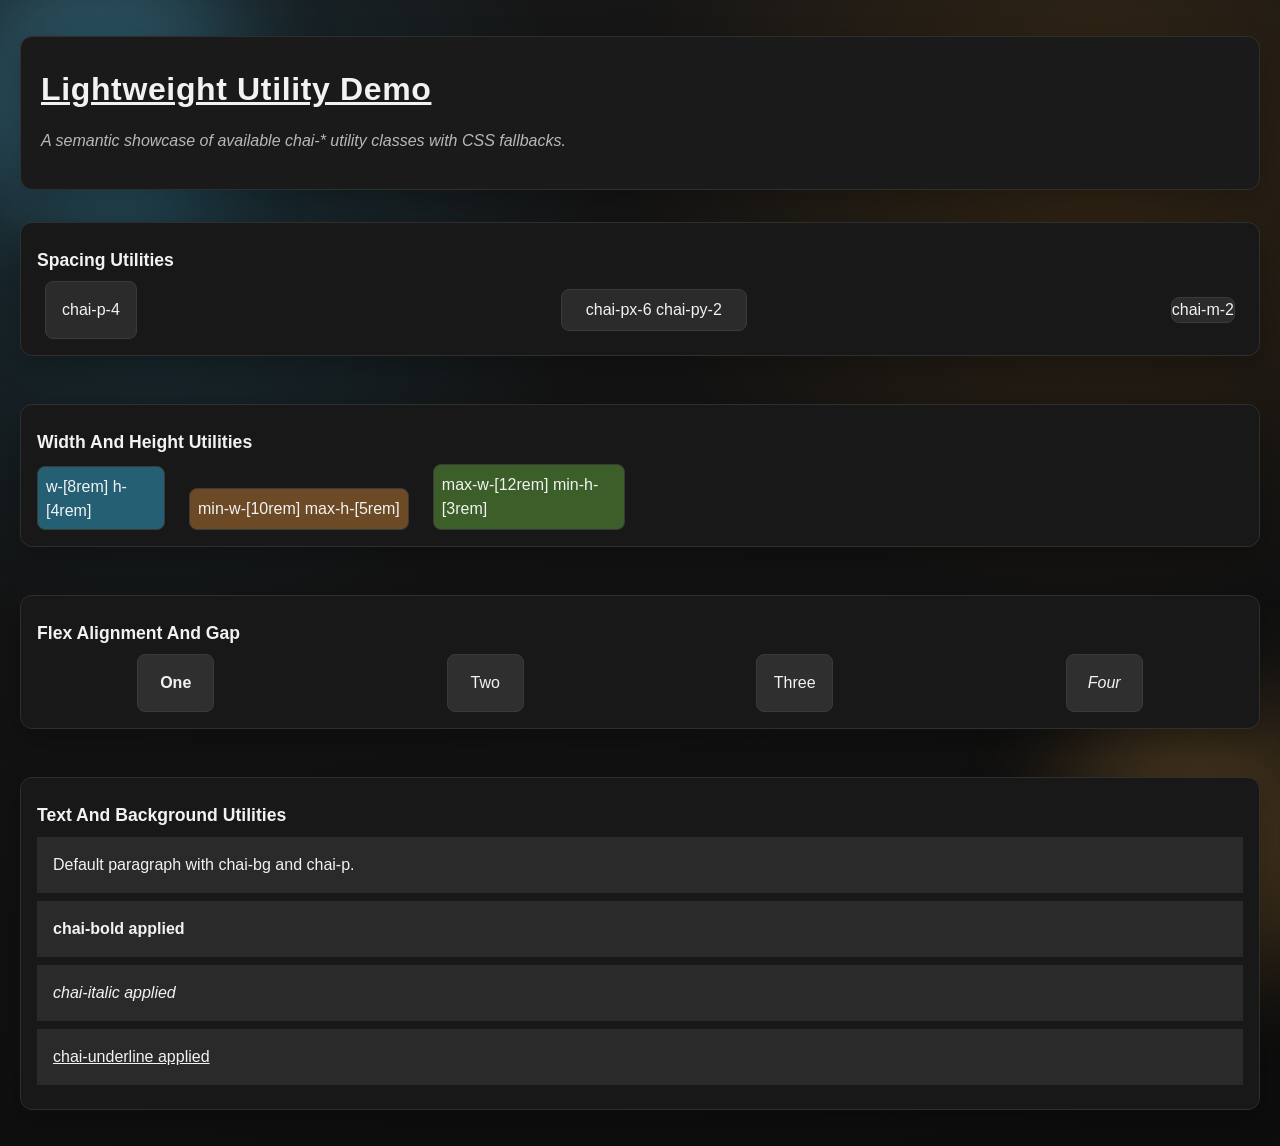
==== index.html @ 872f2c59 "Add initial implementation of lightweight utility-first CSS engine - Created README.md to describe p" ====
<!doctype html>
<html lang="en">
    <head>
        <meta charset="UTF-8" />
        <meta name="viewport" content="width=device-width, initial-scale=1.0" />
        <title>Tailwind Utility</title>
        <link rel="stylesheet" href="style.css" />
        <link rel="icon" type="image/png" href="Duck-circular.png">

    </head>
    <body>
        <header class="page-header chai-bg-[#1a1a1a] chai-p-[1.25rem] chai-my-[1rem]">
            <h1 class="chai-underline chai-my-[0.5rem]">Lightweight Utility Demo</h1>
            <p class="chai-italic">
                A semantic showcase of available chai-* utility classes with CSS fallbacks.
            </p>
        </header>

        <main class="page-main">
            <section class="demo-section chai-bg-[#181818] chai-p-[1rem] chai-my-[1rem]">
                <h2 class="chai-my-[0.5rem]">Spacing Utilities</h2>
                <div class="demo-row chai-flex chai-justify-between chai-items-center chai-gap-4">
                    <div class="demo-chip chai-p-4 chai-mx-2 chai-bg-[#2b2b2b]">chai-p-4</div>
                    <div class="demo-chip chai-px-6 chai-py-2 chai-bg-[#2b2b2b]">chai-px-6 chai-py-2</div>
                    <div class="demo-chip chai-m-2 chai-bg-[#2b2b2b]">chai-m-2</div>
                </div>
            </section>

            <section class="demo-section chai-bg-[#181818] chai-p-[1rem] chai-my-[1rem]">
                <h2 class="chai-my-[0.5rem]">Width And Height Utilities</h2>
                <div class="demo-row chai-flex chai-gap-x-6 chai-items-end">
                    <article class="demo-box chai-w-[8rem] chai-h-[4rem] chai-bg-[#245f73] chai-p-2">
                        w-[8rem] h-[4rem]
                    </article>
                    <article class="demo-box chai-min-w-[10rem] chai-max-h-[5rem] chai-bg-[#6c4a26] chai-p-2">
                        min-w-[10rem] max-h-[5rem]
                    </article>
                    <article class="demo-box chai-max-w-[12rem] chai-min-h-[3rem] chai-bg-[#3c5f2a] chai-p-2">
                        max-w-[12rem] min-h-[3rem]
                    </article>
                </div>
            </section>

            <section class="demo-section chai-bg-[#181818] chai-p-[1rem] chai-my-[1rem]">
                <h2 class="chai-my-[0.5rem]">Flex Alignment And Gap</h2>
                <div class="showcase-grid chai-flex chai-justify-around chai-items-center chai-gap-y-2 chai-gap-x-8">
                    <div class="tile chai-bg-[#2f2f2f] chai-p-4 chai-bold">One</div>
                    <div class="tile chai-bg-[#2f2f2f] chai-p-4">Two</div>
                    <div class="tile chai-bg-[#2f2f2f] chai-p-4">Three</div>
                    <div class="tile chai-bg-[#2f2f2f] chai-p-4 chai-italic">Four</div>
                </div>
            </section>

            <section class="demo-section chai-bg-[#181818] chai-p-[1rem] chai-my-[1rem]">
                <h2 class="chai-my-[0.5rem]">Text And Background Utilities</h2>
                <p class="chai-bg-[#2a2a2a] chai-p-4 chai-my-2">
                    Default paragraph with chai-bg and chai-p.
                </p>
                <p class="chai-bg-[#2a2a2a] chai-p-4 chai-my-2 chai-bold">chai-bold applied</p>
                <p class="chai-bg-[#2a2a2a] chai-p-4 chai-my-2 chai-italic">chai-italic applied</p>
                <p class="chai-bg-[#2a2a2a] chai-p-4 chai-my-2 chai-underline">chai-underline applied</p>
            </section>
        </main>

        <script src="./main.js"></script>
    </body>
</html>
---- style.css ----
:root {
    --surface: #111;
    --surface-elevated: #181818;
    --text: #f2f2f2;
    --muted: #b8b8b8;
    --edge: #2f2f2f;
    --accent-cyan: #63d1ff;
    --accent-amber: #ffb54a;
    --glow-cyan: rgba(99, 209, 255, 0.24);
    --glow-amber: rgba(255, 181, 74, 0.2);
}

* {
    box-sizing: border-box;
}

body {
    position: relative;
    overflow-x: hidden;
    margin: 0;
    min-height: 100vh;
    padding: 1.25rem;
    background:
        radial-gradient(circle at 12% 18%, rgba(30, 97, 121, 0.32) 0%, transparent 30%),
        radial-gradient(circle at 86% 12%, rgba(128, 81, 19, 0.28) 0%, transparent 32%),
        linear-gradient(165deg, #171717 0%, var(--surface) 58%, #0d0d0d 100%);
    color: var(--text);
    font-family: "Segoe UI", Tahoma, Geneva, Verdana, sans-serif;
    line-height: 1.5;
}

body::before,
body::after {
    content: "";
    position: fixed;
    z-index: -1;
    width: 18rem;
    height: 18rem;
    border-radius: 999px;
    filter: blur(50px);
    animation: drift 10s ease-in-out infinite alternate;
}

body::before {
    top: -4rem;
    left: -3rem;
    background: var(--glow-cyan);
}

body::after {
    right: -4rem;
    bottom: -5rem;
    background: var(--glow-amber);
    animation-delay: 0.8s;
}

a {
    color: #c7dfff;
    text-decoration: none;
}

.page-header,
.demo-section {
    border: 1px solid var(--edge);
    border-radius: 0.75rem;
    background-clip: padding-box;
    box-shadow: 0 10px 30px rgba(0, 0, 0, 0.25);
}

.page-header {
    position: relative;
    overflow: hidden;
}

.page-header::after {
    content: "";
    position: absolute;
    inset: 0;
    pointer-events: none;
    background: linear-gradient(110deg, transparent 20%, rgba(255, 255, 255, 0.08) 35%, transparent 52%);
    transform: translateX(-120%);
    animation: sweep 3.4s ease-in-out infinite;
}

.page-header h1 {
    letter-spacing: 0.02em;
    text-wrap: balance;
}

.page-header p {
    color: var(--muted);
    max-width: 60ch;
}

.page-main {
    display: grid;
    gap: 1rem;
}

.demo-section {
    transition: transform 240ms ease, border-color 240ms ease, box-shadow 240ms ease;
}

.reveal-on-scroll {
    opacity: 0;
    transform: translateY(20px) scale(0.985);
    transition:
        opacity 620ms ease,
        transform 620ms cubic-bezier(0.22, 1, 0.36, 1);
    transition-delay: var(--reveal-delay, 0ms);
}

.reveal-on-scroll.is-visible {
    opacity: 1;
    transform: translateY(0) scale(1);
}

.demo-section:hover {
    transform: translateY(-3px);
    border-color: #4b4b4b;
    box-shadow: 0 18px 38px rgba(0, 0, 0, 0.35);
}

.demo-section h2 {
    margin-top: 0;
    font-size: 1.1rem;
}

.demo-row {
    flex-wrap: wrap;
}

.showcase-grid {
    flex-wrap: wrap;
}

.demo-chip,
.demo-box,
.tile {
    border: 1px solid #3a3a3a;
    border-radius: 0.5rem;
    transition: transform 220ms ease, border-color 220ms ease, box-shadow 220ms ease;
}

.demo-chip:hover,
.demo-box:hover,
.tile:hover {
    transform: translateY(-4px) scale(1.02);
    border-color: #5f5f5f;
    box-shadow: 0 12px 24px rgba(0, 0, 0, 0.32);
}

.tile {
    min-width: 4.8rem;
    text-align: center;
}

@keyframes sweep {
    0% {
        transform: translateX(-120%);
    }
    55% {
        transform: translateX(110%);
    }
    100% {
        transform: translateX(110%);
    }
}

@keyframes drift {
    from {
        transform: translate(0, 0) scale(1);
    }
    to {
        transform: translate(24px, -16px) scale(1.1);
    }
}

@media (max-width: 720px) {
    body {
        padding: 0.75rem;
    }

    .page-header,
    .demo-section {
        border-radius: 0.6rem;
    }

    .demo-chip,
    .demo-box,
    .tile {
        width: 100%;
    }
}

@media (prefers-reduced-motion: reduce) {
    *,
    *::before,
    *::after {
        animation-duration: 0.01ms !important;
        animation-iteration-count: 1 !important;
        transition-duration: 0.01ms !important;
        scroll-behavior: auto !important;
    }
}
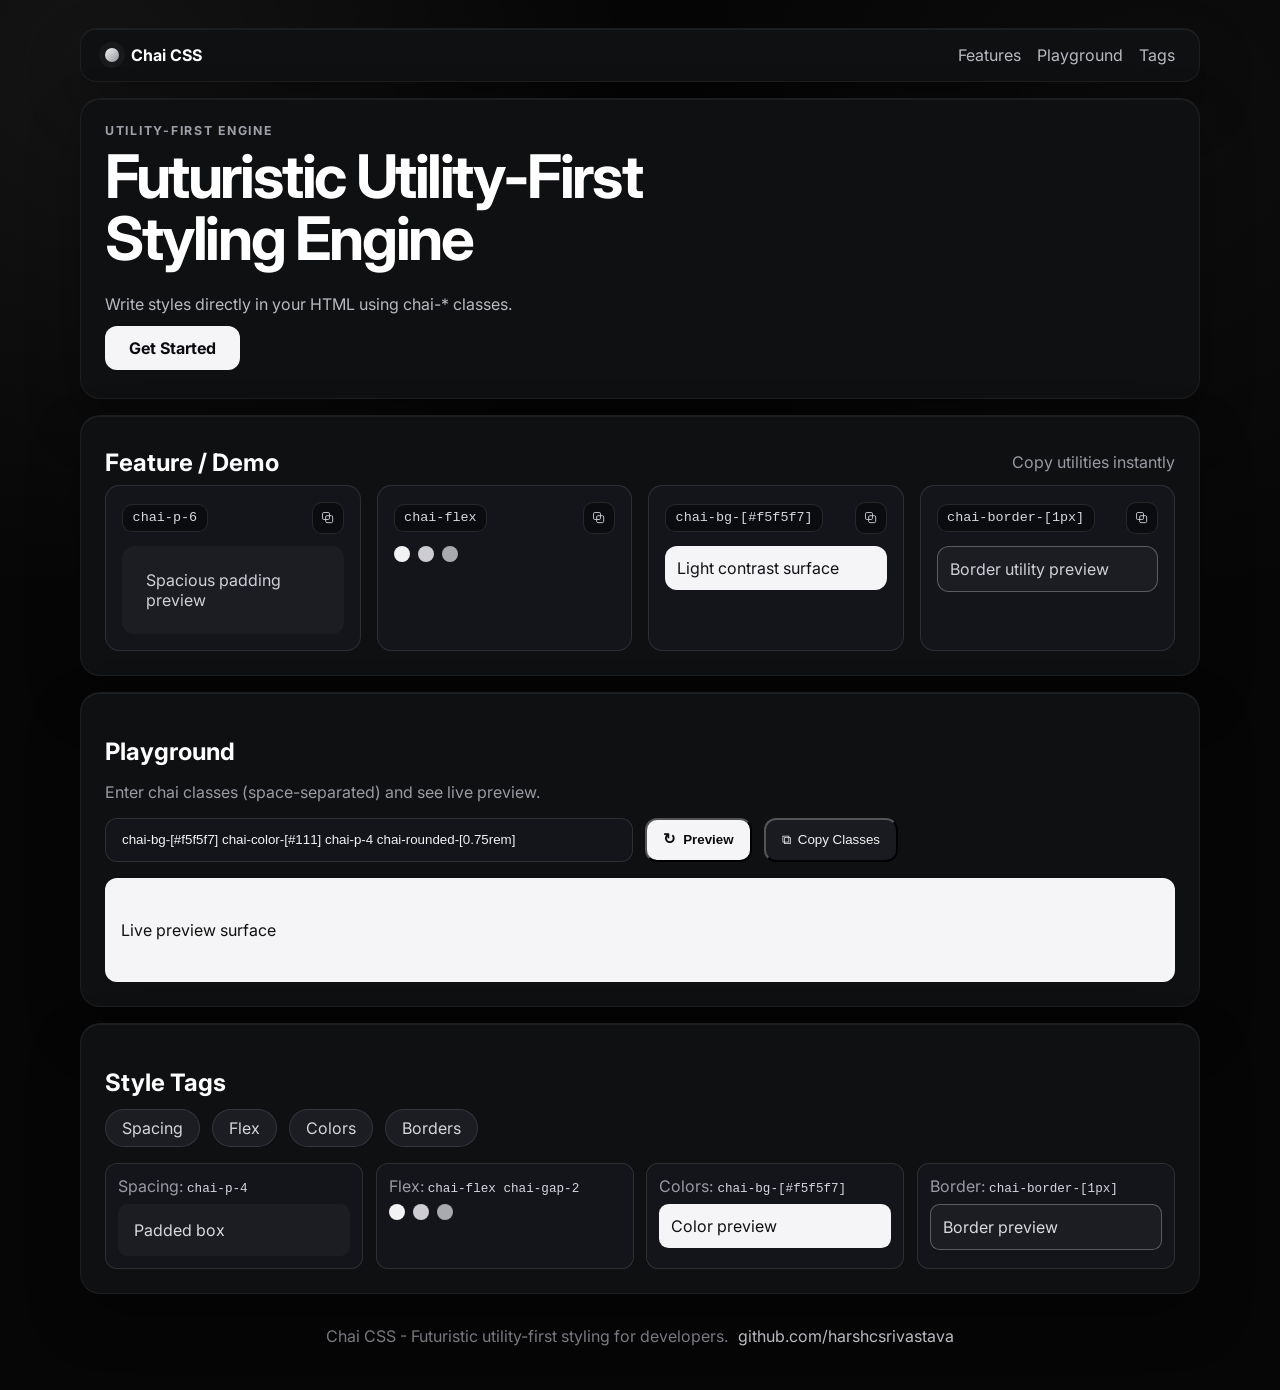
==== commit abf19889: "- Update the whole UI to enrich the user experience - Add a playground section to test the utility c" ====
--- a/index.html
+++ b/index.html
@@ -3,65 +3,210 @@
     <head>
         <meta charset="UTF-8" />
         <meta name="viewport" content="width=device-width, initial-scale=1.0" />
-        <title>Tailwind Utility</title>
+        <title>Chai CSS | Futuristic Utility-First Engine</title>
+        <link rel="preconnect" href="https://fonts.googleapis.com" />
+        <link rel="preconnect" href="https://fonts.gstatic.com" crossorigin />
+        <link
+            href="https://fonts.googleapis.com/css2?family=Inter:wght@400;500;600;700;800&display=swap"
+            rel="stylesheet"
+        />
         <link rel="stylesheet" href="style.css" />
-        <link rel="icon" type="image/png" href="Duck-circular.png">
-
     </head>
-    <body>
-        <header class="page-header chai-bg-[#1a1a1a] chai-p-[1.25rem] chai-my-[1rem]">
-            <h1 class="chai-underline chai-my-[0.5rem]">Lightweight Utility Demo</h1>
-            <p class="chai-italic">
-                A semantic showcase of available chai-* utility classes with CSS fallbacks.
-            </p>
-        </header>
-
-        <main class="page-main">
-            <section class="demo-section chai-bg-[#181818] chai-p-[1rem] chai-my-[1rem]">
-                <h2 class="chai-my-[0.5rem]">Spacing Utilities</h2>
-                <div class="demo-row chai-flex chai-justify-between chai-items-center chai-gap-4">
-                    <div class="demo-chip chai-p-4 chai-mx-2 chai-bg-[#2b2b2b]">chai-p-4</div>
-                    <div class="demo-chip chai-px-6 chai-py-2 chai-bg-[#2b2b2b]">chai-px-6 chai-py-2</div>
-                    <div class="demo-chip chai-m-2 chai-bg-[#2b2b2b]">chai-m-2</div>
+    <body class="chai-bg-[#060607] chai-color-[#f2f2f4] chai-px-[1.25rem] chai-py-[1.25rem]">
+        <div class="shell">
+            <nav class="demo-section chai-flex chai-items-center chai-justify-between chai-px-6 chai-py-4 chai-bg-[#0f1012] chai-rounded-[1rem] chai-my-2">
+                <div class="chai-flex chai-items-center chai-gap-3">
+                    <span class="brand-orb"></span>
+                    <span class="chai-text-bold chai-color-[#ffffff]">Chai CSS</span>
                 </div>
-            </section>
-
-            <section class="demo-section chai-bg-[#181818] chai-p-[1rem] chai-my-[1rem]">
-                <h2 class="chai-my-[0.5rem]">Width And Height Utilities</h2>
-                <div class="demo-row chai-flex chai-gap-x-6 chai-items-end">
-                    <article class="demo-box chai-w-[8rem] chai-h-[4rem] chai-bg-[#245f73] chai-p-2">
-                        w-[8rem] h-[4rem]
-                    </article>
-                    <article class="demo-box chai-min-w-[10rem] chai-max-h-[5rem] chai-bg-[#6c4a26] chai-p-2">
-                        min-w-[10rem] max-h-[5rem]
-                    </article>
-                    <article class="demo-box chai-max-w-[12rem] chai-min-h-[3rem] chai-bg-[#3c5f2a] chai-p-2">
-                        max-w-[12rem] min-h-[3rem]
-                    </article>
+                <div class="chai-flex chai-items-center chai-gap-4 nav-links">
+                    <a href="#features" class="chai-color-[#b9b9c0]">Features</a>
+                    <a href="#playground" class="chai-color-[#b9b9c0]">Playground</a>
+                    <a href="#tags" class="chai-color-[#b9b9c0]">Tags</a>
                 </div>
-            </section>
-
-            <section class="demo-section chai-bg-[#181818] chai-p-[1rem] chai-my-[1rem]">
-                <h2 class="chai-my-[0.5rem]">Flex Alignment And Gap</h2>
-                <div class="showcase-grid chai-flex chai-justify-around chai-items-center chai-gap-y-2 chai-gap-x-8">
-                    <div class="tile chai-bg-[#2f2f2f] chai-p-4 chai-bold">One</div>
-                    <div class="tile chai-bg-[#2f2f2f] chai-p-4">Two</div>
-                    <div class="tile chai-bg-[#2f2f2f] chai-p-4">Three</div>
-                    <div class="tile chai-bg-[#2f2f2f] chai-p-4 chai-italic">Four</div>
+            </nav>
+
+            <header class="page-header demo-section chai-bg-[#0f1012] chai-rounded-[1.25rem] chai-px-6 chai-py-6 chai-my-4">
+                <p class="eyebrow chai-color-[#a0a0a8] chai-uppercase chai-bold chai-spacing-[0.14em]">
+                    Utility-First Engine
+                </p>
+                <h1 class="hero-title chai-text-bold chai-color-[#ffffff] chai-my-2">
+                    Futuristic Utility-First Styling Engine
+                </h1>
+                <p class="hero-subtitle chai-color-[#b9b9c0]  chai-my-6 ">
+                    Write styles directly in your HTML using chai-* classes.
+                </p>
+                <div class="chai-my-4  chai-mt-6 ">
+                    <a
+                        href="#features"
+                        class="cta-link chai-inline chai-bg-[#f5f5f7] chai-color-[#0b0b0f] chai-px-6 chai-py-3 chai-rounded-[0.75rem] chai-bold"
+                    >
+                        Get Started
+                    </a>
                 </div>
-            </section>
-
-            <section class="demo-section chai-bg-[#181818] chai-p-[1rem] chai-my-[1rem]">
-                <h2 class="chai-my-[0.5rem]">Text And Background Utilities</h2>
-                <p class="chai-bg-[#2a2a2a] chai-p-4 chai-my-2">
-                    Default paragraph with chai-bg and chai-p.
-                </p>
-                <p class="chai-bg-[#2a2a2a] chai-p-4 chai-my-2 chai-bold">chai-bold applied</p>
-                <p class="chai-bg-[#2a2a2a] chai-p-4 chai-my-2 chai-italic">chai-italic applied</p>
-                <p class="chai-bg-[#2a2a2a] chai-p-4 chai-my-2 chai-underline">chai-underline applied</p>
-            </section>
-        </main>
+            </header>
+
+            <main>
+                <section id="features" class="demo-section chai-bg-[#0f1012] chai-rounded-[1.25rem] chai-p-6 chai-my-4">
+                    <div class="chai-flex chai-items-center chai-justify-between chai-my-2 section-head">
+                        <h2 class="chai-text-bold chai-color-[#ffffff]">Feature / Demo</h2>
+                        <p class="chai-color-[#9a9aa2]">Copy utilities instantly</p>
+                    </div>
+
+                    <div class="feature-grid">
+                        <article class="feature-card chai-bg-[#14151a] chai-rounded-[0.9rem] chai-p-4">
+                            <div class="chai-flex chai-items-center chai-justify-between chai-mb-3">
+                                <code class="utility-code">chai-p-6</code>
+                                <button class="copy-btn" data-copy="chai-p-6" aria-label="Copy chai-p-6">
+                                    <span class="copy-feedback" aria-hidden="true">Copied!</span>
+                                    <svg viewBox="0 0 24 24" aria-hidden="true">
+                                        <rect x="9" y="9" width="11" height="11" rx="2"></rect>
+                                        <rect x="4" y="4" width="11" height="11" rx="2"></rect>
+                                    </svg>
+                                </button>
+                            </div>
+                            <div class="chai-bg-[#1b1d22] chai-rounded-[0.75rem] chai-color-[#d0d0d7] chai-p-6">
+                                Spacious padding preview
+                            </div>
+                        </article>
+
+                        <article class="feature-card chai-bg-[#14151a] chai-rounded-[0.9rem] chai-p-4">
+                            <div class="chai-flex chai-items-center chai-justify-between chai-mb-3">
+                                <code class="utility-code">chai-flex</code>
+                                <button class="copy-btn" data-copy="chai-flex" aria-label="Copy chai-flex">
+                                    <span class="copy-feedback" aria-hidden="true">Copied!</span>
+                                    <svg viewBox="0 0 24 24" aria-hidden="true">
+                                        <rect x="9" y="9" width="11" height="11" rx="2"></rect>
+                                        <rect x="4" y="4" width="11" height="11" rx="2"></rect>
+                                    </svg>
+                                </button>
+                            </div>
+                            <div class="chai-flex chai-items-center chai-gap-2">
+                                <span class="dot chai-bg-[#f2f2f4]"></span>
+                                <span class="dot chai-bg-[#ccccd2]"></span>
+                                <span class="dot chai-bg-[#a9a9b0]"></span>
+                            </div>
+                        </article>
+
+                        <article class="feature-card chai-bg-[#14151a] chai-rounded-[0.9rem] chai-p-4">
+                            <div class="chai-flex chai-items-center chai-justify-between chai-mb-3">
+                                <code class="utility-code">chai-bg-[#f5f5f7]</code>
+                                <button class="copy-btn" data-copy="chai-bg-[#f5f5f7]" aria-label="Copy chai-bg class">
+                                    <span class="copy-feedback" aria-hidden="true">Copied!</span>
+                                    <svg viewBox="0 0 24 24" aria-hidden="true">
+                                        <rect x="9" y="9" width="11" height="11" rx="2"></rect>
+                                        <rect x="4" y="4" width="11" height="11" rx="2"></rect>
+                                    </svg>
+                                </button>
+                            </div>
+                            <div class="chai-bg-[#f5f5f7] chai-color-[#121217] chai-rounded-[0.75rem] chai-p-3">
+                                Light contrast surface
+                            </div>
+                        </article>
+
+                        <article class="feature-card chai-bg-[#14151a] chai-rounded-[0.9rem] chai-p-4">
+                            <div class="chai-flex chai-items-center chai-justify-between chai-mb-3">
+                                <code class="utility-code">chai-border-[1px]</code>
+                                <button class="copy-btn" data-copy="chai-border-[1px]" aria-label="Copy chai-border class">
+                                    <span class="copy-feedback" aria-hidden="true">Copied!</span>
+                                    <svg viewBox="0 0 24 24" aria-hidden="true">
+                                        <rect x="9" y="9" width="11" height="11" rx="2"></rect>
+                                        <rect x="4" y="4" width="11" height="11" rx="2"></rect>
+                                    </svg>
+                                </button>
+                            </div>
+                            <div class="border-demo chai-bg-[#1b1d22] chai-rounded-[0.75rem] chai-border-[1px] chai-p-3 chai-color-[#d0d0d7]">
+                                Border utility preview
+                            </div>
+                        </article>
+                    </div>
+                </section>
+
+                <section id="playground" class="demo-section chai-bg-[#0f1012] chai-rounded-[1.25rem] chai-p-6 chai-my-4">
+                    <h2 class="chai-text-bold chai-color-[#ffffff] chai-mb-2">Playground</h2>
+                    <p class="chai-color-[#9a9aa2] chai-mb-4">
+                        Enter chai classes (space-separated) and see live preview.
+                    </p>
+                    <div class="chai-flex chai-gap-3 playground-input-wrap">
+                        <input
+                            id="playground-input"
+                            class="playground-input chai-bg-[#14151a] chai-color-[#f2f2f4] chai-px-4 chai-py-3 chai-rounded-[0.75rem]"
+                            value="chai-bg-[#f5f5f7] chai-color-[#111] chai-p-4 chai-rounded-[0.75rem]"
+                            aria-label="Playground classes"
+                        />
+                        <button id="apply-playground" class="apply-btn chai-bg-[#f5f5f7] chai-color-[#0c0c10] chai-px-4 chai-py-3 chai-rounded-[0.75rem] chai-bold">
+                            <span class="apply-btn-icon" aria-hidden="true">↻</span>
+                            <span>Preview</span>
+                        </button>
+                        <button
+                            id="copy-playground"
+                            class="apply-btn copy-playground-btn chai-bg-[#1a1b20] chai-color-[#f2f2f4] chai-px-4 chai-py-3 chai-rounded-[0.75rem]"
+                            aria-label="Copy playground classes"
+                        >
+                            <span aria-hidden="true">⧉</span>
+                            <span class="copy-playground-label">Copy Classes</span>
+                        </button>
+                    </div>
+                    <div class="chai-mt-4">
+                        <div
+                            id="playground-preview"
+                            class="playground-preview chai-bg-[#1b1d22] chai-color-[#d9d9df] chai-p-4 chai-rounded-[0.75rem]"
+                        >
+                            Live preview surface
+                        </div>
+                    </div>
+                </section>
+
+                <section id="tags" class="demo-section chai-bg-[#0f1012] chai-rounded-[1.25rem] chai-p-6 chai-my-4">
+                    <h2 class="chai-text-bold chai-color-[#ffffff] chai-mb-3">Style Tags</h2>
+                    <div class="tag-wrap chai-flex chai-gap-3">
+                        <span class="style-tag chai-bg-[#1b1d22] chai-color-[#d5d5db] chai-px-4 chai-py-2 chai-rounded-[999px]">Spacing</span>
+                        <span class="style-tag chai-bg-[#1b1d22] chai-color-[#d5d5db] chai-px-4 chai-py-2 chai-rounded-[999px]">Flex</span>
+                        <span class="style-tag chai-bg-[#1b1d22] chai-color-[#d5d5db] chai-px-4 chai-py-2 chai-rounded-[999px]">Colors</span>
+                        <span class="style-tag chai-bg-[#1b1d22] chai-color-[#d5d5db] chai-px-4 chai-py-2 chai-rounded-[999px]">Borders</span>
+                    </div>
+
+                    <div class="quick-demo-grid chai-mt-4">
+                        <div class="quick-demo-card chai-bg-[#14151a] chai-rounded-[0.75rem] chai-p-3">
+                            <p class="chai-color-[#9a9aa2] chai-mb-2">Spacing: <code class="utility-inline">chai-p-4</code></p>
+                            <div class="chai-bg-[#1b1d22] chai-rounded-[0.6rem] chai-p-4 chai-color-[#d9d9df]">Padded box</div>
+                        </div>
+                        <div class="quick-demo-card chai-bg-[#14151a] chai-rounded-[0.75rem] chai-p-3">
+                            <p class="chai-color-[#9a9aa2] chai-mb-2">Flex: <code class="utility-inline">chai-flex chai-gap-2</code></p>
+                            <div class="chai-flex chai-gap-2">
+                                <span class="dot chai-bg-[#f2f2f4]"></span>
+                                <span class="dot chai-bg-[#ccccd2]"></span>
+                                <span class="dot chai-bg-[#a9a9b0]"></span>
+                            </div>
+                        </div>
+                        <div class="quick-demo-card chai-bg-[#14151a] chai-rounded-[0.75rem] chai-p-3">
+                            <p class="chai-color-[#9a9aa2] chai-mb-2">Colors: <code class="utility-inline">chai-bg-[#f5f5f7]</code></p>
+                            <div class="chai-bg-[#f5f5f7] chai-color-[#111] chai-rounded-[0.6rem] chai-p-3">Color preview</div>
+                        </div>
+                        <div class="quick-demo-card chai-bg-[#14151a] chai-rounded-[0.75rem] chai-p-3">
+                            <p class="chai-color-[#9a9aa2] chai-mb-2">Border: <code class="utility-inline">chai-border-[1px]</code></p>
+                            <div class="border-demo chai-bg-[#1b1d22] chai-rounded-[0.6rem] chai-border-[1px] chai-p-3 chai-color-[#d9d9df]">
+                                Border preview
+                            </div>
+                        </div>
+                    </div>
+                </section>
+            </main>
+
+            <footer class="chai-text-center chai-color-[#83838c] chai-py-4 chai-my-2">
+                Chai CSS - Futuristic utility-first styling for developers.
+                <a
+                    href="https://github.com/harshcsrivastava"
+                    target="_blank"
+                    rel="noopener noreferrer"
+                    class="footer-link chai-color-[#c9c9d0]"
+                >
+                    github.com/harshcsrivastava
+                </a>
+            </footer>
+        </div>
 
         <script src="./main.js"></script>
+        <script src="./ui.js"></script>
     </body>
 </html>
--- a/style.css
+++ b/style.css
@@ -1,13 +1,7 @@
 :root {
-    --surface: #111;
-    --surface-elevated: #181818;
-    --text: #f2f2f2;
-    --muted: #b8b8b8;
-    --edge: #2f2f2f;
-    --accent-cyan: #63d1ff;
-    --accent-amber: #ffb54a;
-    --glow-cyan: rgba(99, 209, 255, 0.24);
-    --glow-amber: rgba(255, 181, 74, 0.2);
+    --edge: rgba(255, 255, 255, 0.11);
+    --edge-soft: rgba(255, 255, 255, 0.06);
+    --glow: rgba(255, 255, 255, 0.06);
 }
 
 * {
@@ -15,181 +9,289 @@
 }
 
 body {
-    position: relative;
-    overflow-x: hidden;
-    margin: 0;
-    min-height: 100vh;
-    padding: 1.25rem;
+    margin: 0;
+    font-family: "Inter", "Satoshi", "General Sans", "Segoe UI", sans-serif;
     background:
-        radial-gradient(circle at 12% 18%, rgba(30, 97, 121, 0.32) 0%, transparent 30%),
-        radial-gradient(circle at 86% 12%, rgba(128, 81, 19, 0.28) 0%, transparent 32%),
-        linear-gradient(165deg, #171717 0%, var(--surface) 58%, #0d0d0d 100%);
-    color: var(--text);
-    font-family: "Segoe UI", Tahoma, Geneva, Verdana, sans-serif;
-    line-height: 1.5;
-}
-
-body::before,
-body::after {
-    content: "";
-    position: fixed;
-    z-index: -1;
-    width: 18rem;
-    height: 18rem;
+        radial-gradient(circle at 8% 5%, rgba(255, 255, 255, 0.06) 0%, transparent 30%),
+        radial-gradient(circle at 90% 10%, rgba(255, 255, 255, 0.03) 0%, transparent 28%),
+        #060607;
+}
+
+a {
+    text-decoration: none;
+}
+
+.shell {
+    width: min(1120px, 100%);
+    margin: 0 auto;
+}
+
+.demo-section {
+    border: 1px solid var(--edge-soft);
+    box-shadow: 0 24px 54px rgba(0, 0, 0, 0.32), inset 0 1px 0 var(--glow);
+    backdrop-filter: blur(10px);
+    -webkit-backdrop-filter: blur(10px);
+}
+
+.hero-title {
+    margin: 0;
+    font-size: clamp(2rem, 4.7vw, 3.8rem);
+    line-height: 1.03;
+    letter-spacing: -0.04em;
+    max-width: 14ch;
+}
+
+.hero-subtitle {
+    margin: 0;
+    max-width: 56ch;
+}
+
+.eyebrow {
+    margin: 0;
+    font-size: 0.77rem;
+}
+
+.brand-orb {
+    width: 0.9rem;
+    height: 0.9rem;
     border-radius: 999px;
-    filter: blur(50px);
-    animation: drift 10s ease-in-out infinite alternate;
-}
-
-body::before {
-    top: -4rem;
-    left: -3rem;
-    background: var(--glow-cyan);
-}
-
-body::after {
-    right: -4rem;
-    bottom: -5rem;
-    background: var(--glow-amber);
-    animation-delay: 0.8s;
-}
-
-a {
-    color: #c7dfff;
-    text-decoration: none;
-}
-
-.page-header,
+    background: linear-gradient(135deg, #f5f5f7, #8f8f97);
+    box-shadow: 0 0 0 6px rgba(255, 255, 255, 0.04);
+}
+
+.nav-links {
+    flex-wrap: wrap;
+}
+
+.nav-links a,
+.cta-link,
+.apply-btn,
+.style-tag,
+.feature-card,
+.copy-btn,
 .demo-section {
-    border: 1px solid var(--edge);
-    border-radius: 0.75rem;
-    background-clip: padding-box;
-    box-shadow: 0 10px 30px rgba(0, 0, 0, 0.25);
-}
-
-.page-header {
-    position: relative;
-    overflow: hidden;
-}
-
-.page-header::after {
-    content: "";
-    position: absolute;
-    inset: 0;
-    pointer-events: none;
-    background: linear-gradient(110deg, transparent 20%, rgba(255, 255, 255, 0.08) 35%, transparent 52%);
-    transform: translateX(-120%);
-    animation: sweep 3.4s ease-in-out infinite;
-}
-
-.page-header h1 {
-    letter-spacing: 0.02em;
-    text-wrap: balance;
-}
-
-.page-header p {
-    color: var(--muted);
-    max-width: 60ch;
-}
-
-.page-main {
+    transition: transform 0.22s ease, box-shadow 0.22s ease, color 0.22s ease, background-color 0.22s ease;
+}
+
+.nav-links a:hover {
+    color: #fff !important;
+}
+
+.cta-link,
+.apply-btn {
+    display: inline-flex;
+    align-items: center;
+    justify-content: center;
+}
+
+.apply-btn {
+    gap: 0.45rem;
+}
+
+.apply-btn-icon {
+    display: inline-block;
+    font-size: 0.92rem;
+    line-height: 1;
+}
+
+.apply-btn.is-updating .apply-btn-icon {
+    animation: apply-reload-spin 520ms cubic-bezier(0.22, 1, 0.36, 1);
+}
+
+.apply-btn.is-updating {
+    animation: apply-btn-pulse 560ms cubic-bezier(0.22, 1, 0.36, 1);
+}
+
+.cta-link:hover,
+.apply-btn:hover {
+    transform: translateY(-1px);
+    box-shadow: 0 14px 25px rgba(255, 255, 255, 0.16);
+}
+
+.feature-grid {
     display: grid;
     gap: 1rem;
-}
-
-.demo-section {
-    transition: transform 240ms ease, border-color 240ms ease, box-shadow 240ms ease;
-}
-
-.reveal-on-scroll {
+    grid-template-columns: repeat(auto-fit, minmax(230px, 1fr));
+}
+
+.feature-card {
+    border: 1px solid var(--edge);
+}
+
+.feature-card:hover {
+    transform: translateY(-2px);
+    box-shadow: 0 14px 28px rgba(0, 0, 0, 0.34);
+}
+
+.border-demo {
+    border-style: solid;
+    border-color: rgba(255, 255, 255, 0.28);
+}
+
+.dot {
+    width: 1rem;
+    height: 1rem;
+    border-radius: 999px;
+}
+
+.utility-code {
+    font-family: ui-monospace, SFMono-Regular, Menlo, Consolas, monospace;
+    font-size: 0.84rem;
+    color: #d7d7df;
+    background: #0b0c0f;
+    border: 1px solid var(--edge);
+    border-radius: 0.62rem;
+    padding: 0.35rem 0.6rem;
+    overflow-wrap: anywhere;
+}
+
+.copy-btn {
+    position: relative;
+    display: inline-flex;
+    align-items: center;
+    justify-content: center;
+    width: 2rem;
+    height: 2rem;
+    border: 1px solid var(--edge);
+    border-radius: 0.62rem;
+    background: #0b0c0f;
+    color: #c8c8cf;
+    cursor: pointer;
+}
+
+.copy-btn:hover {
+    transform: scale(1.06);
+}
+
+.copy-btn svg {
+    width: 0.95rem;
+    height: 0.95rem;
+    stroke: currentColor;
+    fill: none;
+    stroke-width: 1.5;
+}
+
+.copy-feedback {
+    position: absolute;
+    right: calc(100% + 0.4rem);
+    top: 50%;
+    transform: translateY(-50%);
     opacity: 0;
-    transform: translateY(20px) scale(0.985);
-    transition:
-        opacity 620ms ease,
-        transform 620ms cubic-bezier(0.22, 1, 0.36, 1);
-    transition-delay: var(--reveal-delay, 0ms);
-}
-
-.reveal-on-scroll.is-visible {
-    opacity: 1;
-    transform: translateY(0) scale(1);
-}
-
-.demo-section:hover {
-    transform: translateY(-3px);
-    border-color: #4b4b4b;
-    box-shadow: 0 18px 38px rgba(0, 0, 0, 0.35);
-}
-
-.demo-section h2 {
+    pointer-events: none;
+    font-size: 0.72rem;
+    color: #f4f4f7;
+    background: #17181d;
+    border: 1px solid var(--edge);
+    border-radius: 0.45rem;
+    padding: 0.22rem 0.45rem;
+}
+
+.copy-btn.is-copied .copy-feedback {
+    animation: fade-copy 1.1s ease;
+}
+
+.section-head {
+    flex-wrap: wrap;
+}
+
+.section-head h2,
+.section-head p {
+    margin: 0;
+}
+
+.playground-input-wrap {
+    flex-wrap: wrap;
+}
+
+.playground-input {
+    border: 1px solid var(--edge);
+    width: min(100%, 33rem);
+    outline: none;
+}
+
+.playground-input:focus {
+    border-color: rgba(255, 255, 255, 0.42);
+    box-shadow: 0 0 0 4px rgba(255, 255, 255, 0.08);
+}
+
+.playground-preview {
+    min-height: 6.5rem;
+    display: flex;
+    align-items: center;
+}
+
+.copy-playground-btn.is-copied {
+    box-shadow: 0 0 0.8rem rgba(255, 255, 255, 0.2);
+}
+
+.tag-wrap {
+    flex-wrap: wrap;
+}
+
+.quick-demo-grid {
+    display: grid;
+    gap: 0.8rem;
+    grid-template-columns: repeat(auto-fit, minmax(220px, 1fr));
+}
+
+.quick-demo-card {
+    border: 1px solid var(--edge);
+}
+
+.quick-demo-card p {
     margin-top: 0;
-    font-size: 1.1rem;
-}
-
-.demo-row {
-    flex-wrap: wrap;
-}
-
-.showcase-grid {
-    flex-wrap: wrap;
-}
-
-.demo-chip,
-.demo-box,
-.tile {
-    border: 1px solid #3a3a3a;
-    border-radius: 0.5rem;
-    transition: transform 220ms ease, border-color 220ms ease, box-shadow 220ms ease;
-}
-
-.demo-chip:hover,
-.demo-box:hover,
-.tile:hover {
-    transform: translateY(-4px) scale(1.02);
-    border-color: #5f5f5f;
-    box-shadow: 0 12px 24px rgba(0, 0, 0, 0.32);
-}
-
-.tile {
-    min-width: 4.8rem;
-    text-align: center;
-}
-
-@keyframes sweep {
+}
+
+.utility-inline {
+    font-family: ui-monospace, SFMono-Regular, Menlo, Consolas, monospace;
+    font-size: 0.79rem;
+    color: #d7d7df;
+}
+
+.style-tag {
+    border: 1px solid var(--edge);
+}
+
+.style-tag:hover {
+    transform: translateY(-1px);
+    color: #fff !important;
+}
+
+.footer-link {
+    display: inline-block;
+    margin-left: 0.35rem;
+}
+
+.footer-link:hover {
+    color: #ffffff !important;
+}
+
+@keyframes fade-copy {
     0% {
-        transform: translateX(-120%);
-    }
-    55% {
-        transform: translateX(110%);
+        opacity: 0;
+        transform: translateY(-50%) translateX(3px);
+    }
+    20% {
+        opacity: 1;
+        transform: translateY(-50%) translateX(0);
+    }
+    82% {
+        opacity: 1;
+        transform: translateY(-50%) translateX(0);
     }
     100% {
-        transform: translateX(110%);
-    }
-}
-
-@keyframes drift {
-    from {
-        transform: translate(0, 0) scale(1);
-    }
-    to {
-        transform: translate(24px, -16px) scale(1.1);
-    }
-}
-
-@media (max-width: 720px) {
-    body {
-        padding: 0.75rem;
-    }
-
-    .page-header,
-    .demo-section {
-        border-radius: 0.6rem;
-    }
-
-    .demo-chip,
-    .demo-box,
-    .tile {
-        width: 100%;
+        opacity: 0;
+        transform: translateY(-50%) translateX(3px);
+    }
+}
+
+@media (max-width: 780px) {
+    .hero-title {
+        max-width: 18ch;
+    }
+
+    .nav-links {
+        gap: 0.75rem;
     }
 }
 
@@ -200,6 +302,29 @@
         animation-duration: 0.01ms !important;
         animation-iteration-count: 1 !important;
         transition-duration: 0.01ms !important;
-        scroll-behavior: auto !important;
+    }
+}
+
+@keyframes apply-reload-spin {
+    0% {
+        transform: rotate(0deg);
+    }
+    100% {
+        transform: rotate(360deg);
+    }
+}
+
+@keyframes apply-btn-pulse {
+    0% {
+        transform: translateY(0) scale(1);
+        box-shadow: 0 0 0 rgba(255, 255, 255, 0);
+    }
+    45% {
+        transform: translateY(-1px) scale(1.03);
+        box-shadow: 0 0 0.95rem rgba(255, 255, 255, 0.2);
+    }
+    100% {
+        transform: translateY(0) scale(1);
+        box-shadow: 0 0 0 rgba(255, 255, 255, 0);
     }
 }
